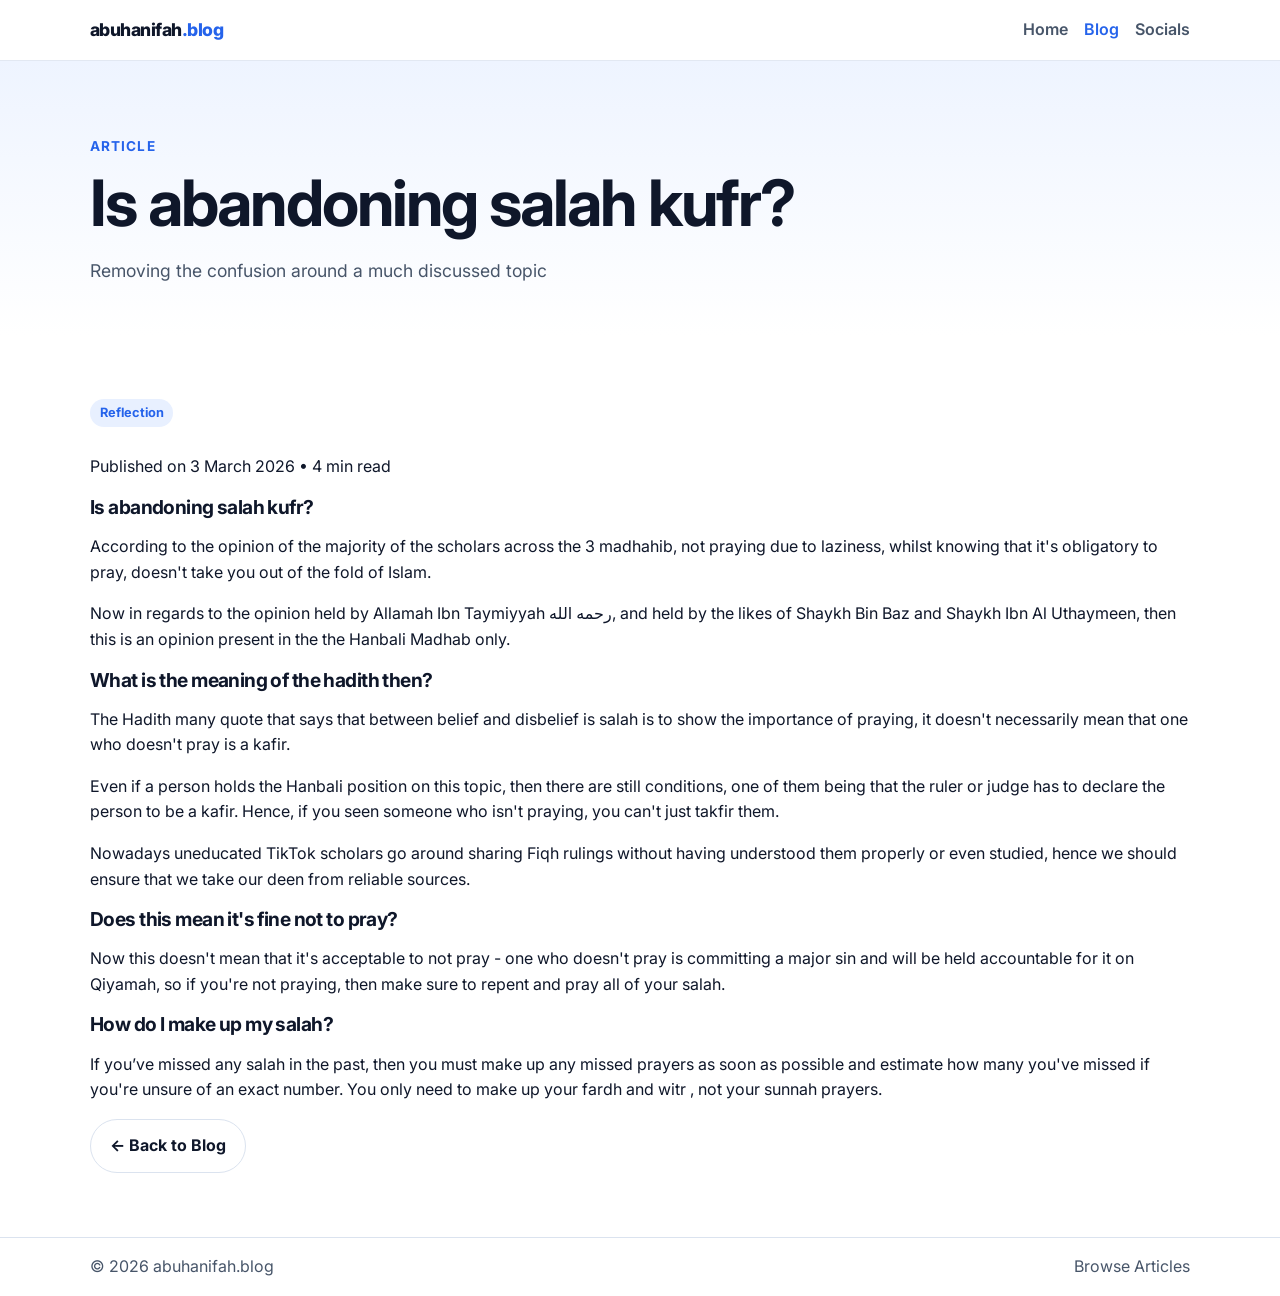
==== article1.html @ 0cfa42ea "Update 2" ====
<!DOCTYPE html>
<html lang="en">
<head>
  <meta charset="UTF-8" />
  <meta name="viewport" content="width=device-width, initial-scale=1.0" />
  <meta name="description" content="A short summary of this article." />
  <title>My First Article | Abu Hanifah Blog</title>
  <link rel="preconnect" href="https://fonts.googleapis.com">
  <link rel="preconnect" href="https://fonts.gstatic.com" crossorigin>
  <link href="https://fonts.googleapis.com/css2?family=Inter:wght@400;500;600;700;800&display=swap" rel="stylesheet">
  <link rel="stylesheet" href="style.css" />
</head>
<body>
  <header class="site-header">
    <div class="container nav-wrap">
      <a href="index.html" class="logo">abuhanifah<span>.blog</span></a>
      <nav class="nav">
        <a href="index.html">Home</a>
        <a href="blog.html" class="active">Blog</a>
        <a href="index.html#socials">Socials</a>
      </nav>
    </div>
  </header>

  <main>
    <section class="page-hero">
      <div class="container">
        <p class="eyebrow">Article</p>
        <h1>Is abandoning salah kufr?</h1>
        <p class="lead narrow">
         Removing the confusion around a much discussed topic
        </p>
      </div>
    </section>

    <section class="section">
      <div class="container">
        <article class="article-shell">
          <div class="article-meta">
            <span class="post-tag">Reflection</span>
            <p>Published on 3 March 2026 • 4 min read</p>
          </div>

          <div class="article-content">
            <h3>Is abandoning salah kufr?</h3>
            <p>
              According to the opinion of the majority of the scholars across the 3 madhahib, not praying due to laziness, whilst knowing that it's obligatory to pray, doesn't take you out of the fold of Islam.
            </p>
            
            <p>
              Now in regards to the opinion held by Allamah Ibn Taymiyyah رحمه الله, and held by the likes of Shaykh Bin Baz and Shaykh Ibn Al Uthaymeen, then this is an opinion present in the the Hanbali Madhab only.
            </p>

            <h3>What is the meaning of the hadith then?</h3>
            <p>
                The Hadith many quote that says that between belief and disbelief is salah is to show the importance of praying, it doesn't necessarily mean that one who doesn't pray is a kafir.
            </p>

            <p>
                Even if a person holds the Hanbali position on this topic, then there are still conditions, one of them being that the ruler or judge has to declare the person to be a kafir. Hence, if you seen someone who isn't praying, you can't just takfir them.
            </p>

            <p>
                Nowadays uneducated TikTok scholars go around sharing Fiqh rulings without having understood them properly or even studied, hence we should ensure that we take our deen from reliable sources.
            </p>
            
            <h3>Does this mean it's fine not to pray?</h3>
            <p>
                Now this doesn't mean that it's acceptable to not pray - one who doesn't pray is committing a major sin and will be held accountable for it on Qiyamah, so if you're not praying, then make sure to repent and pray all of your salah.
            </p>

            <h3>How do I make up my salah?</h3>
            <p>
              If you’ve missed any salah in the past, then you must make up any missed prayers as soon as possible and estimate how many you've missed if you're unsure of an exact number. You only need to make up your fardh and witr , not your sunnah prayers.
            </p>
            </div>

          <div class="article-actions">
            <a href="blog.html" class="btn btn-secondary">← Back to Blog</a>
          </div>
        </article>
      </div>
    </section>
  </main>

  <footer class="site-footer">
    <div class="container footer-wrap">
      <p>© <span id="year"></span> abuhanifah.blog</p>
      <a href="blog.html">Browse Articles</a>
    </div>
  </footer>

  <script src="script.js"></script>
</body>
</html>
---- style.css ----
:root {
  --bg: #0b1220;
  --bg-soft: #121a2b;
  --surface: #ffffff;
  --surface-muted: #f5f7fb;
  --text: #0f172a;
  --text-soft: #475569;
  --line: #dbe3ef;
  --primary: #2563eb;
  --primary-dark: #1d4ed8;
  --white: #ffffff;
  --shadow: 0 10px 30px rgba(15, 23, 42, 0.08);
  --radius: 18px;
}

* { box-sizing: border-box; }
html { scroll-behavior: smooth; }
body {
  margin: 0;
  font-family: 'Inter', system-ui, -apple-system, BlinkMacSystemFont, 'Segoe UI', sans-serif;
  color: var(--text);
  background: var(--surface);
  line-height: 1.6;
}

a { color: inherit; text-decoration: none; }
img { max-width: 100%; display: block; }

.container {
  width: min(1100px, calc(100% - 2rem));
  margin: 0 auto;
}

.site-header {
  position: sticky;
  top: 0;
  z-index: 10;
  background: rgba(255,255,255,0.9);
  backdrop-filter: blur(10px);
  border-bottom: 1px solid rgba(219, 227, 239, 0.8);
}

.nav-wrap,
.footer-wrap {
  display: flex;
  align-items: center;
  justify-content: space-between;
  gap: 1rem;
  padding: 1rem 0;
}

.logo {
  font-weight: 800;
  font-size: 1.1rem;
  letter-spacing: -0.03em;
}
.logo span { color: var(--primary); }

.nav {
  display: flex;
  gap: 1rem;
  flex-wrap: wrap;
}

.nav a {
  font-weight: 600;
  color: var(--text-soft);
}

.nav a.active,
.nav a:hover,
.text-link:hover,
.site-footer a:hover {
  color: var(--primary);
}

.hero,
.page-hero {
  background: linear-gradient(180deg, #eef4ff 0%, #ffffff 100%);
}

.hero {
  padding: 5.5rem 0 4rem;
}

.page-hero {
  padding: 4.5rem 0 2rem;
}

.hero-grid {
  display: grid;
  grid-template-columns: 1.2fr 0.8fr;
  gap: 2rem;
  align-items: center;
}

.eyebrow {
  display: inline-block;
  margin: 0 0 0.5rem;
  font-size: 0.85rem;
  font-weight: 700;
  text-transform: uppercase;
  letter-spacing: 0.08em;
  color: var(--primary);
}

h1, h2, h3 {
  margin-top: 0;
  line-height: 1.15;
  letter-spacing: -0.03em;
}

h1 {
  font-size: clamp(2.2rem, 6vw, 4rem);
  margin-bottom: 1rem;
}

h2 {
  font-size: clamp(1.8rem, 4vw, 2.5rem);
  margin-bottom: 0.75rem;
}

h3 {
  font-size: 1.2rem;
  margin-bottom: 0.5rem;
}

.lead {
  font-size: 1.1rem;
  color: var(--text-soft);
  max-width: 60ch;
}

.lead.narrow { max-width: 45ch; }

.hero-actions {
  display: flex;
  gap: 0.9rem;
  margin-top: 1.5rem;
  flex-wrap: wrap;
}

.btn {
  display: inline-flex;
  align-items: center;
  justify-content: center;
  padding: 0.85rem 1.2rem;
  border-radius: 999px;
  font-weight: 700;
  border: 1px solid transparent;
}

.btn-primary {
  background: var(--primary);
  color: var(--white);
}
.btn-primary:hover { background: var(--primary-dark); }

.btn-secondary {
  background: var(--white);
  border-color: var(--line);
}

.hero-card,
.card,
.social-card,
.post-card {
  background: var(--white);
  border: 1px solid var(--line);
  border-radius: var(--radius);
  box-shadow: var(--shadow);
}

.hero-card {
  padding: 1.5rem;
}

.hero-card h2 {
  font-size: 1rem;
  margin-bottom: 0.3rem;
}

.hero-card h3 {
  font-size: 1.4rem;
  margin-bottom: 0.75rem;
}

.section {
  padding: 4rem 0;
}

.section-alt {
  background: var(--surface-muted);
}

.section-head {
  margin-bottom: 2rem;
  max-width: 60ch;
}

.section-head p:last-child {
  color: var(--text-soft);
}

.feature-grid,
.social-grid,
.blog-grid {
  display: grid;
  gap: 1.25rem;
}

.feature-grid {
  grid-template-columns: repeat(3, 1fr);
}

.social-grid {
  grid-template-columns: repeat(2, 1fr);
}

.blog-grid {
  grid-template-columns: repeat(3, 1fr);
}

.card,
.post-card,
.social-card {
  padding: 1.3rem;
}

.card p,
.post-card p,
.social-card .social-label {
  color: var(--text-soft);
}

.social-card {
  display: flex;
  flex-direction: column;
  gap: 0.25rem;
}

.social-card strong {
  font-size: 1.05rem;
}

.post-tag {
  display: inline-block;
  margin-bottom: 0.7rem;
  padding: 0.25rem 0.6rem;
  border-radius: 999px;
  background: #e8f0ff;
  color: var(--primary);
  font-size: 0.8rem;
  font-weight: 700;
}

.text-link {
  font-weight: 700;
}

.site-footer {
  border-top: 1px solid var(--line);
  background: #fff;
}

.site-footer p,
.site-footer a {
  color: var(--text-soft);
  margin: 0;
}

@media (max-width: 900px) {
  .hero-grid,
  .feature-grid,
  .blog-grid {
    grid-template-columns: 1fr;
  }

  .social-grid {
    grid-template-columns: 1fr;
  }
}

@media (max-width: 600px) {
  .nav-wrap,
  .footer-wrap {
    flex-direction: column;
    align-items: flex-start;
  }

  .hero {
    padding-top: 4rem;
  }

  h1 {
    font-size: 2.2rem;
  }
}
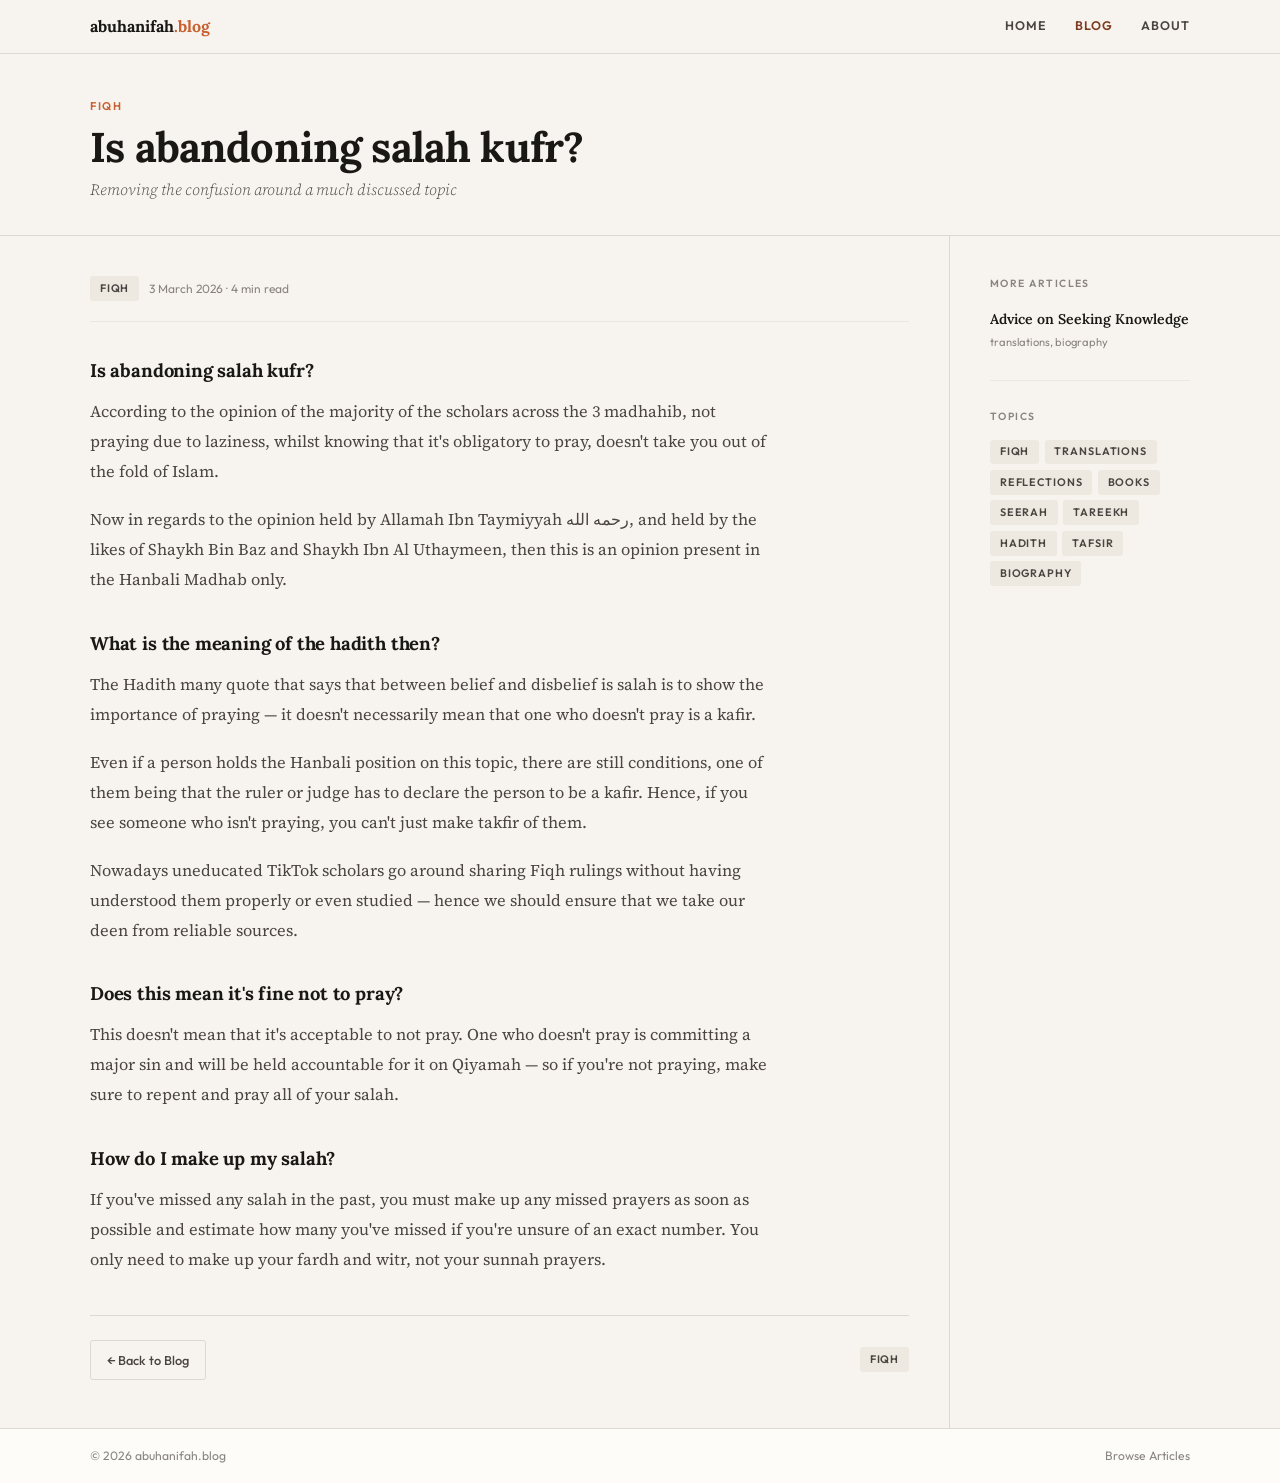
==== commit b1aaf7e1: "VERSION 3 - ENTIRE TEMPLATE CHANGE" ====
--- a/article1.html
+++ b/article1.html
@@ -1,95 +1,120 @@
-<!DOCTYPE html>
-<html lang="en">
-<head>
-  <meta charset="UTF-8" />
-  <meta name="viewport" content="width=device-width, initial-scale=1.0" />
-  <meta name="description" content="A short summary of this article." />
-  <title>My First Article | Abu Hanifah Blog</title>
-  <link rel="preconnect" href="https://fonts.googleapis.com">
-  <link rel="preconnect" href="https://fonts.gstatic.com" crossorigin>
-  <link href="https://fonts.googleapis.com/css2?family=Inter:wght@400;500;600;700;800&display=swap" rel="stylesheet">
-  <link rel="stylesheet" href="style.css" />
-</head>
-<body>
-  <header class="site-header">
-    <div class="container nav-wrap">
-      <a href="index.html" class="logo">abuhanifah<span>.blog</span></a>
-      <nav class="nav">
-        <a href="index.html">Home</a>
-        <a href="blog.html" class="active">Blog</a>
-        <a href="index.html#socials">Socials</a>
-      </nav>
-    </div>
-  </header>
-
-  <main>
-    <section class="page-hero">
-      <div class="container">
-        <p class="eyebrow">Article</p>
-        <h1>Is abandoning salah kufr?</h1>
-        <p class="lead narrow">
-         Removing the confusion around a much discussed topic
-        </p>
-      </div>
-    </section>
-
-    <section class="section">
-      <div class="container">
-        <article class="article-shell">
-          <div class="article-meta">
-            <span class="post-tag">Reflection</span>
-            <p>Published on 3 March 2026 • 4 min read</p>
-          </div>
-
-          <div class="article-content">
-            <h3>Is abandoning salah kufr?</h3>
-            <p>
-              According to the opinion of the majority of the scholars across the 3 madhahib, not praying due to laziness, whilst knowing that it's obligatory to pray, doesn't take you out of the fold of Islam.
-            </p>
-            
-            <p>
-              Now in regards to the opinion held by Allamah Ibn Taymiyyah رحمه الله, and held by the likes of Shaykh Bin Baz and Shaykh Ibn Al Uthaymeen, then this is an opinion present in the the Hanbali Madhab only.
-            </p>
-
-            <h3>What is the meaning of the hadith then?</h3>
-            <p>
-                The Hadith many quote that says that between belief and disbelief is salah is to show the importance of praying, it doesn't necessarily mean that one who doesn't pray is a kafir.
-            </p>
-
-            <p>
-                Even if a person holds the Hanbali position on this topic, then there are still conditions, one of them being that the ruler or judge has to declare the person to be a kafir. Hence, if you seen someone who isn't praying, you can't just takfir them.
-            </p>
-
-            <p>
-                Nowadays uneducated TikTok scholars go around sharing Fiqh rulings without having understood them properly or even studied, hence we should ensure that we take our deen from reliable sources.
-            </p>
-            
-            <h3>Does this mean it's fine not to pray?</h3>
-            <p>
-                Now this doesn't mean that it's acceptable to not pray - one who doesn't pray is committing a major sin and will be held accountable for it on Qiyamah, so if you're not praying, then make sure to repent and pray all of your salah.
-            </p>
-
-            <h3>How do I make up my salah?</h3>
-            <p>
-              If you’ve missed any salah in the past, then you must make up any missed prayers as soon as possible and estimate how many you've missed if you're unsure of an exact number. You only need to make up your fardh and witr , not your sunnah prayers.
-            </p>
-            </div>
-
-          <div class="article-actions">
-            <a href="blog.html" class="btn btn-secondary">← Back to Blog</a>
-          </div>
-        </article>
-      </div>
-    </section>
-  </main>
-
-  <footer class="site-footer">
-    <div class="container footer-wrap">
-      <p>© <span id="year"></span> abuhanifah.blog</p>
-      <a href="blog.html">Browse Articles</a>
-    </div>
-  </footer>
-
-  <script src="script.js"></script>
-</body>
-</html>+<!DOCTYPE html>
+<html lang="en">
+<head>
+  <meta charset="UTF-8" />
+  <meta name="viewport" content="width=device-width, initial-scale=1.0" />
+  <meta name="description" content="Is abandoning salah kufr? Removing the confusion around a much discussed topic." />
+  <title>Is abandoning salah kufr? | Abu Hanifah Blog</title>
+  <link rel="preconnect" href="https://fonts.googleapis.com">
+  <link rel="preconnect" href="https://fonts.gstatic.com" crossorigin>
+  <link href="https://fonts.googleapis.com/css2?family=Lora:ital,wght@0,400;0,600;0,700;1,400;1,600&family=Source+Serif+4:ital,opsz,wght@0,8..60,300;0,8..60,400;1,8..60,300;1,8..60,400&family=Outfit:wght@300;400;500;600&display=swap" rel="stylesheet">
+  <link rel="stylesheet" href="style.css" />
+</head>
+<body>
+  <header class="site-header">
+    <div class="container nav-wrap">
+      <a href="index.html" class="logo">abuhanifah<span>.blog</span></a>
+      <nav class="nav">
+        <a href="index.html">Home</a>
+        <a href="blog.html" class="active">Blog</a>
+        <a href="about.html">About</a>
+      </nav>
+    </div>
+  </header>
+
+  <main>
+    <div class="page-hero">
+      <div class="container">
+        <span class="kicker">Fiqh</span>
+        <h1>Is abandoning salah kufr?</h1>
+        <p class="subtitle">Removing the confusion around a much discussed topic</p>
+      </div>
+    </div>
+
+    <div class="container">
+      <div class="article-layout">
+        <article class="article-main">
+          <div class="article-meta-row">
+            <span class="tag" style="cursor:default;">fiqh</span>
+            <span class="meta-date">3 March 2026 · 4 min read</span>
+          </div>
+
+          <div class="article-body">
+            <h3>Is abandoning salah kufr?</h3>
+            <p>
+              According to the opinion of the majority of the scholars across the 3 madhahib, not praying due to laziness, whilst knowing that it's obligatory to pray, doesn't take you out of the fold of Islam.
+            </p>
+            <p>
+              Now in regards to the opinion held by Allamah Ibn Taymiyyah رحمه الله, and held by the likes of Shaykh Bin Baz and Shaykh Ibn Al Uthaymeen, then this is an opinion present in the Hanbali Madhab only.
+            </p>
+
+            <h3>What is the meaning of the hadith then?</h3>
+            <p>
+              The Hadith many quote that says that between belief and disbelief is salah is to show the importance of praying — it doesn't necessarily mean that one who doesn't pray is a kafir.
+            </p>
+            <p>
+              Even if a person holds the Hanbali position on this topic, there are still conditions, one of them being that the ruler or judge has to declare the person to be a kafir. Hence, if you see someone who isn't praying, you can't just make takfir of them.
+            </p>
+            <p>
+              Nowadays uneducated TikTok scholars go around sharing Fiqh rulings without having understood them properly or even studied — hence we should ensure that we take our deen from reliable sources.
+            </p>
+
+            <h3>Does this mean it's fine not to pray?</h3>
+            <p>
+              This doesn't mean that it's acceptable to not pray. One who doesn't pray is committing a major sin and will be held accountable for it on Qiyamah — so if you're not praying, make sure to repent and pray all of your salah.
+            </p>
+
+            <h3>How do I make up my salah?</h3>
+            <p>
+              If you've missed any salah in the past, you must make up any missed prayers as soon as possible and estimate how many you've missed if you're unsure of an exact number. You only need to make up your fardh and witr, not your sunnah prayers.
+            </p>
+          </div>
+
+          <div class="article-footer">
+            <a href="blog.html" class="btn btn-ghost">← Back to Blog</a>
+            <div style="display:flex; gap:0.4rem;">
+              <span class="tag" style="cursor:default;">fiqh</span>
+            </div>
+          </div>
+        </article>
+
+        <aside class="article-sidebar" id="article1-sidebar"></aside>
+      </div>
+    </div>
+  </main>
+
+  <footer class="site-footer">
+    <div class="container footer-wrap">
+      <p>© <span id="year"></span> abuhanifah.blog</p>
+      <a href="blog.html">Browse Articles</a>
+    </div>
+  </footer>
+
+  <script src="posts.js"></script>
+  <script src="script.js"></script>
+  <script>
+    document.getElementById('year').textContent = new Date().getFullYear();
+    const thisFile = 'article1.html';
+    const others = [...POSTS].reverse().filter(p => p.file !== thisFile).slice(0, 4);
+    document.getElementById('article1-sidebar').innerHTML = `
+      <div class="sidebar-section">
+        <span class="sidebar-heading">More Articles</span>
+        <div class="sidebar-recent">
+          ${others.map(p => `
+            <div class="sidebar-recent-item">
+              <a href="${p.file}">${p.title}</a>
+              <div class="meta">${p.tags.join(', ')}</div>
+            </div>
+          `).join('')}
+        </div>
+      </div>
+      <div class="sidebar-section">
+        <span class="sidebar-heading">Topics</span>
+        <div class="sidebar-tag-list">
+          ${TAGS.map(t => `<a href="blog.html?tag=${t}" class="tag">${t}</a>`).join('')}
+        </div>
+      </div>
+    `;
+  </script>
+</body>
+</html>
--- a/style.css
+++ b/style.css
@@ -1,298 +1,325 @@
+@import url('https://fonts.googleapis.com/css2?family=Lora:ital,wght@0,400;0,600;0,700;1,400;1,600&family=Source+Serif+4:ital,opsz,wght@0,8..60,300;0,8..60,400;1,8..60,300;1,8..60,400&family=Outfit:wght@300;400;500;600&display=swap');
+
 :root {
-  --bg: #0b1220;
-  --bg-soft: #121a2b;
-  --surface: #ffffff;
-  --surface-muted: #f5f7fb;
-  --text: #0f172a;
-  --text-soft: #475569;
-  --line: #dbe3ef;
-  --primary: #2563eb;
-  --primary-dark: #1d4ed8;
-  --white: #ffffff;
-  --shadow: 0 10px 30px rgba(15, 23, 42, 0.08);
-  --radius: 18px;
-}
-
-* { box-sizing: border-box; }
+  --bg:          #f7f4ef;
+  --bg-deep:     #f0ece4;
+  --surface:     #fdfcf9;
+  --ink:         #1a1814;
+  --ink-mid:     #4a4540;
+  --ink-soft:    #8a8480;
+  --line:        #ddd9d0;
+  --line-light:  #eae7e0;
+  --accent:      #7c3a1e;
+  --accent-light:#c86030;
+  --tag-bg:      #ede9e0;
+  --radius:      3px;
+  --radius-md:   6px;
+  --max-prose:   680px;
+}
+
+*, *::before, *::after { box-sizing: border-box; margin: 0; padding: 0; }
 html { scroll-behavior: smooth; }
+
 body {
-  margin: 0;
-  font-family: 'Inter', system-ui, -apple-system, BlinkMacSystemFont, 'Segoe UI', sans-serif;
-  color: var(--text);
-  background: var(--surface);
+  font-family: 'Outfit', system-ui, sans-serif;
+  background: var(--bg);
+  color: var(--ink);
   line-height: 1.6;
+  -webkit-font-smoothing: antialiased;
 }
 
 a { color: inherit; text-decoration: none; }
 img { max-width: 100%; display: block; }
 
 .container {
-  width: min(1100px, calc(100% - 2rem));
+  width: min(1100px, calc(100% - 2.5rem));
   margin: 0 auto;
 }
 
+/* HEADER */
 .site-header {
-  position: sticky;
-  top: 0;
-  z-index: 10;
-  background: rgba(255,255,255,0.9);
-  backdrop-filter: blur(10px);
-  border-bottom: 1px solid rgba(219, 227, 239, 0.8);
-}
-
-.nav-wrap,
-.footer-wrap {
-  display: flex;
-  align-items: center;
-  justify-content: space-between;
-  gap: 1rem;
-  padding: 1rem 0;
-}
-
+  position: sticky; top: 0; z-index: 100;
+  background: rgba(247, 244, 239, 0.96);
+  backdrop-filter: blur(12px);
+  border-bottom: 1px solid var(--line);
+}
+.nav-wrap {
+  display: flex; align-items: center; justify-content: space-between;
+  padding: 0.85rem 0; gap: 1.5rem;
+}
 .logo {
-  font-weight: 800;
-  font-size: 1.1rem;
-  letter-spacing: -0.03em;
-}
-.logo span { color: var(--primary); }
-
-.nav {
-  display: flex;
-  gap: 1rem;
-  flex-wrap: wrap;
-}
-
+  font-family: 'Lora', Georgia, serif;
+  font-size: 1rem; font-weight: 700; color: var(--ink);
+  transition: opacity 0.18s;
+}
+.logo:hover { opacity: 0.55; }
+.logo span { color: var(--accent-light); }
+.nav { display: flex; gap: 1.75rem; align-items: center; }
 .nav a {
-  font-weight: 600;
-  color: var(--text-soft);
-}
-
-.nav a.active,
-.nav a:hover,
-.text-link:hover,
-.site-footer a:hover {
-  color: var(--primary);
-}
-
-.hero,
-.page-hero {
-  background: linear-gradient(180deg, #eef4ff 0%, #ffffff 100%);
-}
-
-.hero {
-  padding: 5.5rem 0 4rem;
-}
-
-.page-hero {
-  padding: 4.5rem 0 2rem;
-}
-
-.hero-grid {
-  display: grid;
-  grid-template-columns: 1.2fr 0.8fr;
-  gap: 2rem;
-  align-items: center;
-}
-
-.eyebrow {
-  display: inline-block;
-  margin: 0 0 0.5rem;
-  font-size: 0.85rem;
-  font-weight: 700;
-  text-transform: uppercase;
-  letter-spacing: 0.08em;
-  color: var(--primary);
-}
-
-h1, h2, h3 {
-  margin-top: 0;
-  line-height: 1.15;
-  letter-spacing: -0.03em;
-}
-
-h1 {
-  font-size: clamp(2.2rem, 6vw, 4rem);
-  margin-bottom: 1rem;
-}
-
-h2 {
-  font-size: clamp(1.8rem, 4vw, 2.5rem);
-  margin-bottom: 0.75rem;
-}
-
-h3 {
-  font-size: 1.2rem;
+  font-size: 0.78rem; font-weight: 600;
+  letter-spacing: 0.08em; text-transform: uppercase;
+  color: var(--ink-mid); transition: color 0.18s;
+}
+.nav a.active, .nav a:hover { color: var(--accent); }
+
+/* HOME HERO */
+.home-hero {
+  padding: 3.5rem 0 2.5rem;
+  border-bottom: 1px solid var(--line);
+}
+.home-hero-inner {
+  display: grid; grid-template-columns: 1fr 320px;
+  gap: 3rem; align-items: end;
+}
+.kicker {
+  font-size: 0.7rem; font-weight: 600;
+  letter-spacing: 0.14em; text-transform: uppercase;
+  color: var(--accent-light); display: block; margin-bottom: 0.75rem;
+}
+.home-hero h1 {
+  font-family: 'Lora', Georgia, serif;
+  font-size: clamp(2.2rem, 5vw, 3.5rem);
+  line-height: 1.1; letter-spacing: -0.025em; font-weight: 700;
+  margin-bottom: 0.85rem;
+}
+.home-tagline {
+  font-family: 'Source Serif 4', Georgia, serif;
+  font-size: 1rem; font-style: italic; font-weight: 300;
+  color: var(--ink-mid); max-width: 44ch; line-height: 1.7;
+}
+.home-hero-right {
+  border-left: 1px solid var(--line); padding-left: 2rem;
+  padding-bottom: 0.25rem;
+}
+.latest-label {
+  font-size: 0.65rem; font-weight: 600;
+  letter-spacing: 0.14em; text-transform: uppercase;
+  color: var(--ink-soft); margin-bottom: 0.75rem; display: block;
+}
+.latest-title {
+  font-family: 'Lora', Georgia, serif;
+  font-size: 1.1rem; line-height: 1.3; font-weight: 600;
+  color: var(--ink); margin-bottom: 0.45rem;
+}
+.latest-excerpt {
+  font-size: 0.85rem; color: var(--ink-mid); line-height: 1.6; margin-bottom: 0.9rem;
+}
+
+/* TAG STRIP */
+.tag-strip {
+  padding: 1.1rem 0; border-bottom: 1px solid var(--line);
+  display: flex; align-items: center; gap: 0.5rem; flex-wrap: wrap;
+}
+.tag-strip-label {
+  font-size: 0.65rem; font-weight: 600;
+  letter-spacing: 0.12em; text-transform: uppercase;
+  color: var(--ink-soft); margin-right: 0.3rem;
+}
+
+/* CONTENT SPLIT */
+.content-layout {
+  display: grid; grid-template-columns: 1fr 260px; gap: 0;
+}
+.posts-column {
+  padding: 2rem 2.5rem 3rem 0;
+  border-right: 1px solid var(--line);
+}
+.sidebar { padding: 2rem 0 3rem 2.5rem; }
+
+/* FILTER BAR */
+.posts-filter-bar {
+  display: flex; align-items: center; gap: 0.45rem;
+  flex-wrap: wrap; margin-bottom: 1.75rem;
+  padding-bottom: 1.1rem; border-bottom: 1px solid var(--line-light);
+}
+.filter-label {
+  font-size: 0.68rem; font-weight: 600;
+  letter-spacing: 0.1em; text-transform: uppercase;
+  color: var(--ink-soft); margin-right: 0.2rem;
+}
+.posts-count { font-size: 0.78rem; color: var(--ink-soft); margin-left: auto; }
+
+/* POST LIST */
+.post-list { display: flex; flex-direction: column; }
+.post-item {
+  padding: 1.4rem 0;
+  border-bottom: 1px solid var(--line-light);
+  display: grid; grid-template-columns: 1fr 36px;
+  gap: 1rem; align-items: start;
+}
+.post-item:first-child { padding-top: 0; }
+.post-item:last-child { border-bottom: none; }
+.post-item-tags { display: flex; gap: 0.35rem; flex-wrap: wrap; margin-bottom: 0.45rem; }
+.post-item-title {
+  font-family: 'Lora', Georgia, serif;
+  font-size: 1.05rem; font-weight: 600; line-height: 1.3;
+  color: var(--ink); margin-bottom: 0.35rem;
+  transition: color 0.18s;
+}
+.post-item-title:hover { color: var(--accent); }
+.post-item-excerpt {
+  font-size: 0.85rem; color: var(--ink-mid); line-height: 1.6;
   margin-bottom: 0.5rem;
-}
-
-.lead {
-  font-size: 1.1rem;
-  color: var(--text-soft);
-  max-width: 60ch;
-}
-
-.lead.narrow { max-width: 45ch; }
-
-.hero-actions {
-  display: flex;
-  gap: 0.9rem;
-  margin-top: 1.5rem;
-  flex-wrap: wrap;
-}
-
+  display: -webkit-box; -webkit-line-clamp: 2;
+  -webkit-box-orient: vertical; overflow: hidden;
+}
+.post-item-meta { font-size: 0.73rem; color: var(--ink-soft); }
+.post-item-meta span { margin-right: 0.65rem; }
+.read-arrow {
+  display: inline-flex; align-items: center; justify-content: center;
+  width: 32px; height: 32px;
+  border: 1px solid var(--line); border-radius: 50%;
+  font-size: 0.85rem; color: var(--ink-soft);
+  transition: all 0.18s; flex-shrink: 0; margin-top: 2px;
+}
+.read-arrow:hover { border-color: var(--accent); color: var(--accent); background: var(--tag-bg); }
+.no-results { padding: 2.5rem 0; font-size: 0.9rem; color: var(--ink-soft); font-style: italic; }
+
+/* TAGS */
+.tag {
+  display: inline-block; padding: 0.17rem 0.55rem;
+  border-radius: var(--radius); background: var(--tag-bg);
+  color: var(--ink-mid); font-size: 0.68rem; font-weight: 600;
+  text-transform: uppercase; letter-spacing: 0.08em;
+  cursor: pointer; border: 1px solid transparent;
+  transition: all 0.18s; user-select: none;
+}
+.tag:hover, .tag.active { background: var(--accent); color: #fff; border-color: var(--accent); }
+.tag.tag-all.active { background: var(--ink); color: #fff; border-color: var(--ink); }
+.tag.tag-all:not(.active):hover { background: var(--accent); color: #fff; border-color: var(--accent); }
+
+/* SIDEBAR */
+.sidebar-section { margin-bottom: 1.75rem; padding-bottom: 1.75rem; border-bottom: 1px solid var(--line-light); }
+.sidebar-section:last-child { border-bottom: none; margin-bottom: 0; }
+.sidebar-heading {
+  font-size: 0.65rem; font-weight: 600;
+  letter-spacing: 0.14em; text-transform: uppercase;
+  color: var(--ink-soft); margin-bottom: 0.85rem; display: block;
+}
+.sidebar-tag-list { display: flex; flex-wrap: wrap; gap: 0.35rem; }
+.sidebar-recent { display: flex; flex-direction: column; gap: 0.8rem; }
+.sidebar-recent-item a {
+  font-family: 'Lora', Georgia, serif;
+  font-size: 0.875rem; line-height: 1.35; font-weight: 600;
+  color: var(--ink); transition: color 0.18s;
+}
+.sidebar-recent-item a:hover { color: var(--accent); }
+.sidebar-recent-item .meta { font-size: 0.7rem; color: var(--ink-soft); margin-top: 0.15rem; }
+.sidebar-about p { font-size: 0.85rem; color: var(--ink-mid); line-height: 1.65; }
+.sidebar-about a { font-size: 0.78rem; color: var(--accent-light); font-weight: 500; display: inline-block; margin-top: 0.45rem; }
+.sidebar-about a:hover { text-decoration: underline; }
+
+/* PAGE HERO */
+.page-hero { padding: 2.75rem 0 2rem; border-bottom: 1px solid var(--line); }
+.page-hero .kicker { margin-bottom: 0.5rem; }
+.page-hero h1 {
+  font-family: 'Lora', Georgia, serif;
+  font-size: clamp(1.75rem, 4vw, 2.6rem);
+  line-height: 1.12; letter-spacing: -0.02em; font-weight: 700; margin-bottom: 0.5rem;
+}
+.page-hero .subtitle {
+  font-family: 'Source Serif 4', Georgia, serif;
+  font-style: italic; font-size: 0.975rem;
+  color: var(--ink-mid); font-weight: 300; max-width: 52ch;
+}
+
+/* ARTICLE */
+.article-layout { display: grid; grid-template-columns: 1fr 240px; gap: 0; }
+.article-main { padding: 2.5rem 2.5rem 3rem 0; border-right: 1px solid var(--line); }
+.article-sidebar { padding: 2.5rem 0 3rem 2.5rem; }
+.article-meta-row {
+  display: flex; align-items: center; gap: 0.65rem; flex-wrap: wrap;
+  margin-bottom: 2rem; padding-bottom: 1.25rem; border-bottom: 1px solid var(--line-light);
+}
+.meta-date { font-size: 0.75rem; color: var(--ink-soft); }
+.article-body {
+  font-family: 'Source Serif 4', Georgia, serif;
+  font-size: 1.025rem; line-height: 1.82; color: var(--ink-mid);
+  max-width: var(--max-prose);
+}
+.article-body p { margin-bottom: 1.15rem; }
+.article-body h3 {
+  font-family: 'Lora', Georgia, serif;
+  font-size: 1.15rem; font-weight: 700; color: var(--ink);
+  letter-spacing: -0.01em; margin: 2rem 0 0.6rem;
+}
+.article-body h3:first-child { margin-top: 0; }
+.article-body blockquote {
+  margin: 1.5rem 0; padding: 1rem 1.4rem;
+  border-left: 3px solid var(--accent-light);
+  background: var(--bg-deep);
+  border-radius: 0 var(--radius-md) var(--radius-md) 0;
+}
+.article-body blockquote p { font-style: italic; color: var(--ink); margin: 0 0 0.5rem; font-size: 1rem; }
+.article-body blockquote p:last-child { margin: 0; }
+.article-footer {
+  margin-top: 2.5rem; padding-top: 1.5rem; border-top: 1px solid var(--line);
+  display: flex; align-items: center; justify-content: space-between;
+  gap: 1rem; flex-wrap: wrap;
+}
+
+/* ABOUT */
+.about-body { display: grid; grid-template-columns: 1fr 260px; gap: 0; padding: 2.5rem 0 3rem; }
+.about-prose { padding-right: 3rem; border-right: 1px solid var(--line); }
+.about-prose p {
+  font-family: 'Source Serif 4', Georgia, serif;
+  font-size: 1.025rem; line-height: 1.8; color: var(--ink-mid); margin-bottom: 1.1rem;
+  max-width: var(--max-prose);
+}
+.about-sidebar { padding-left: 2.5rem; }
+.social-list { display: flex; flex-direction: column; gap: 0.5rem; }
+.social-item {
+  display: flex; flex-direction: column; padding: 0.7rem 0.9rem;
+  background: var(--surface); border: 1px solid var(--line);
+  border-radius: var(--radius-md); transition: border-color 0.18s, box-shadow 0.18s;
+}
+.social-item:hover { border-color: var(--accent); box-shadow: 0 2px 10px rgba(124,58,30,0.1); }
+.social-item .platform {
+  font-size: 0.65rem; font-weight: 600;
+  letter-spacing: 0.12em; text-transform: uppercase; color: var(--ink-soft);
+}
+.social-item .handle { font-size: 0.875rem; font-weight: 500; color: var(--ink); margin-top: 0.1rem; }
+
+/* BUTTONS */
 .btn {
-  display: inline-flex;
-  align-items: center;
-  justify-content: center;
-  padding: 0.85rem 1.2rem;
-  border-radius: 999px;
-  font-weight: 700;
-  border: 1px solid transparent;
-}
-
-.btn-primary {
-  background: var(--primary);
-  color: var(--white);
-}
-.btn-primary:hover { background: var(--primary-dark); }
-
-.btn-secondary {
-  background: var(--white);
-  border-color: var(--line);
-}
-
-.hero-card,
-.card,
-.social-card,
-.post-card {
-  background: var(--white);
-  border: 1px solid var(--line);
-  border-radius: var(--radius);
-  box-shadow: var(--shadow);
-}
-
-.hero-card {
-  padding: 1.5rem;
-}
-
-.hero-card h2 {
-  font-size: 1rem;
-  margin-bottom: 0.3rem;
-}
-
-.hero-card h3 {
-  font-size: 1.4rem;
-  margin-bottom: 0.75rem;
-}
-
-.section {
-  padding: 4rem 0;
-}
-
-.section-alt {
-  background: var(--surface-muted);
-}
-
-.section-head {
-  margin-bottom: 2rem;
-  max-width: 60ch;
-}
-
-.section-head p:last-child {
-  color: var(--text-soft);
-}
-
-.feature-grid,
-.social-grid,
-.blog-grid {
-  display: grid;
-  gap: 1.25rem;
-}
-
-.feature-grid {
-  grid-template-columns: repeat(3, 1fr);
-}
-
-.social-grid {
-  grid-template-columns: repeat(2, 1fr);
-}
-
-.blog-grid {
-  grid-template-columns: repeat(3, 1fr);
-}
-
-.card,
-.post-card,
-.social-card {
-  padding: 1.3rem;
-}
-
-.card p,
-.post-card p,
-.social-card .social-label {
-  color: var(--text-soft);
-}
-
-.social-card {
-  display: flex;
-  flex-direction: column;
-  gap: 0.25rem;
-}
-
-.social-card strong {
-  font-size: 1.05rem;
-}
-
-.post-tag {
-  display: inline-block;
-  margin-bottom: 0.7rem;
-  padding: 0.25rem 0.6rem;
-  border-radius: 999px;
-  background: #e8f0ff;
-  color: var(--primary);
-  font-size: 0.8rem;
-  font-weight: 700;
-}
-
+  display: inline-flex; align-items: center; gap: 0.35rem;
+  padding: 0.55rem 1rem; border-radius: var(--radius);
+  font-size: 0.8rem; font-weight: 500;
+  border: 1px solid transparent; cursor: pointer; transition: all 0.18s;
+}
+.btn-primary { background: var(--accent); color: #fff; border-color: var(--accent); }
+.btn-primary:hover { background: var(--accent-light); border-color: var(--accent-light); }
+.btn-ghost { background: transparent; color: var(--ink-mid); border-color: var(--line); }
+.btn-ghost:hover { border-color: var(--ink-mid); color: var(--ink); }
 .text-link {
-  font-weight: 700;
-}
-
-.site-footer {
-  border-top: 1px solid var(--line);
-  background: #fff;
-}
-
-.site-footer p,
-.site-footer a {
-  color: var(--text-soft);
-  margin: 0;
-}
-
-@media (max-width: 900px) {
-  .hero-grid,
-  .feature-grid,
-  .blog-grid {
-    grid-template-columns: 1fr;
-  }
-
-  .social-grid {
-    grid-template-columns: 1fr;
-  }
-}
-
-@media (max-width: 600px) {
-  .nav-wrap,
-  .footer-wrap {
-    flex-direction: column;
-    align-items: flex-start;
-  }
-
-  .hero {
-    padding-top: 4rem;
-  }
-
-  h1 {
-    font-size: 2.2rem;
-  }
-}
+  font-size: 0.8rem; font-weight: 600; color: var(--accent-light);
+  display: inline-flex; align-items: center; gap: 0.3rem; transition: gap 0.18s, opacity 0.18s;
+}
+.text-link:hover { gap: 0.5rem; opacity: 0.75; }
+
+/* FOOTER */
+.site-footer { border-top: 1px solid var(--line); background: var(--surface); }
+.footer-wrap { display: flex; align-items: center; justify-content: space-between; padding: 1.1rem 0; gap: 1rem; }
+.site-footer p, .site-footer a { font-size: 0.76rem; color: var(--ink-soft); margin: 0; transition: color 0.18s; }
+.site-footer a:hover { color: var(--accent); }
+
+/* ANIMATIONS */
+@keyframes fadeUp { from { opacity: 0; transform: translateY(10px); } to { opacity: 1; transform: translateY(0); } }
+.home-hero-left { animation: fadeUp 0.5s ease both; }
+.home-hero-right { animation: fadeUp 0.5s 0.1s ease both; }
+
+/* RESPONSIVE */
+@media (max-width: 860px) {
+  .home-hero-inner, .content-layout, .article-layout, .about-body { grid-template-columns: 1fr; }
+  .home-hero-right { border-left: none; border-top: 1px solid var(--line); padding: 1.5rem 0 0; }
+  .posts-column { padding: 2rem 0; border-right: none; border-bottom: 1px solid var(--line); }
+  .sidebar { padding: 2rem 0; }
+  .article-main { padding: 2rem 0; border-right: none; border-bottom: 1px solid var(--line); }
+  .article-sidebar { padding: 2rem 0; }
+  .about-prose { padding-right: 0; border-right: none; padding-bottom: 2rem; border-bottom: 1px solid var(--line); }
+  .about-sidebar { padding: 2rem 0 0; }
+}
+@media (max-width: 580px) {
+  .nav { gap: 1.25rem; }
+  .footer-wrap { flex-direction: column; align-items: flex-start; }
+}
